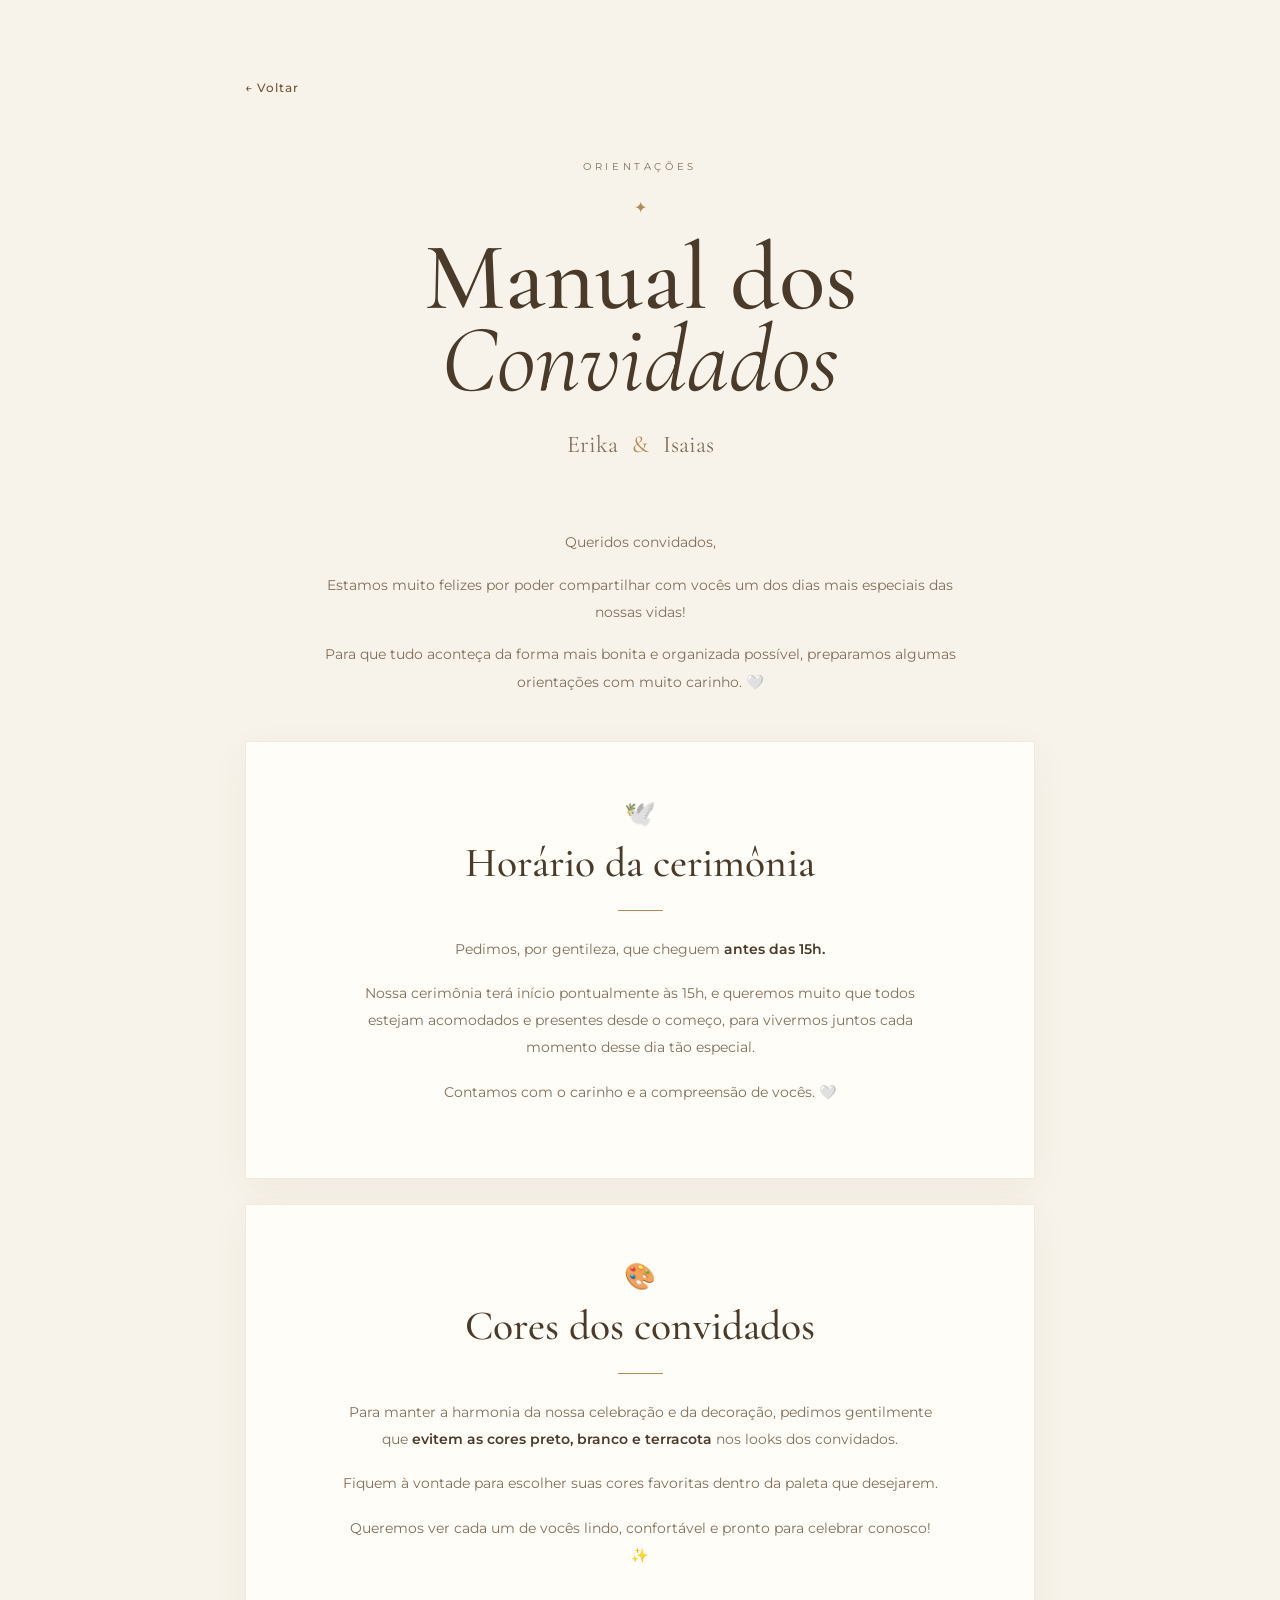
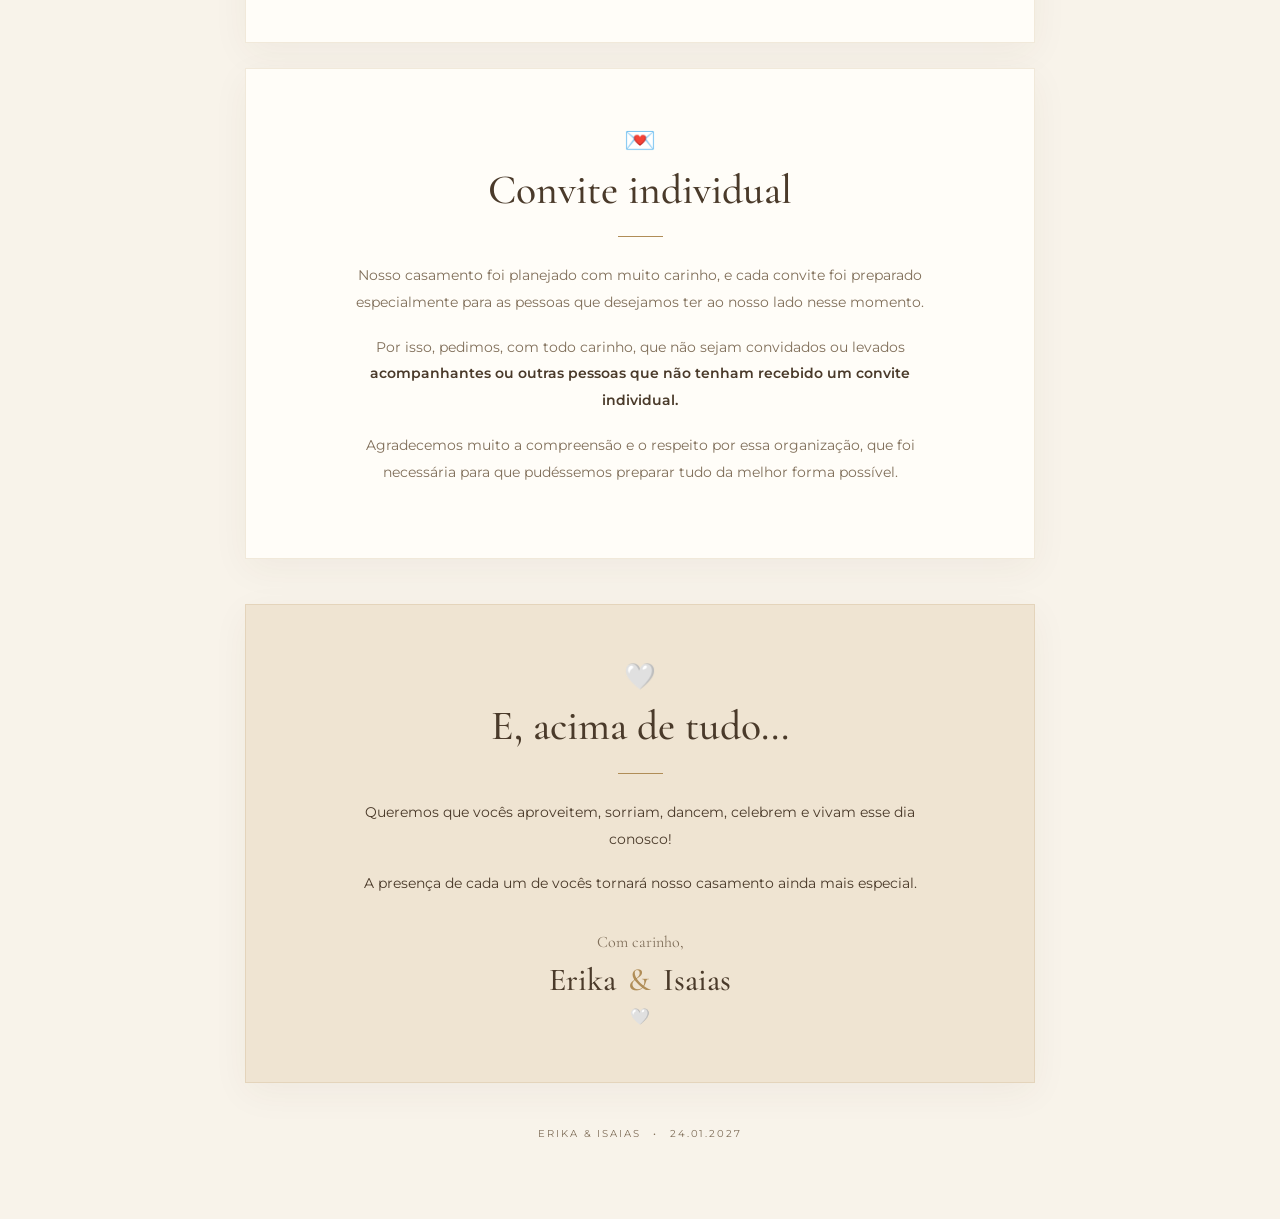
==== manual.html @ e30b1368 "adiciona manual dos convidados e Confirmação de presença" ====
<!DOCTYPE html>
<html lang="pt-BR">

<head>
  <meta charset="UTF-8">

  <meta
    name="viewport"
    content="width=device-width, initial-scale=1.0"
  >

  <title>Manual dos Convidados | Erika & Isaias</title>

  <!-- Fontes -->
  <link rel="preconnect" href="https://fonts.googleapis.com">
  <link rel="preconnect" href="https://fonts.gstatic.com" crossorigin>

  <link
    href="https://fonts.googleapis.com/css2?family=Cormorant+Garamond:wght@400;500;600;700&family=Montserrat:wght@400;500;600&display=swap"
    rel="stylesheet"
  >

  <!-- CSS da página -->
  <link rel="stylesheet" href="manual.css">
</head>

<body>

  <main class="manual">

    <a href="index.html" class="back-button">
    ← Voltar
    </a>

    <!-- =========================
         CABEÇALHO
         ========================= -->

    <header class="manual-header">

      <span class="eyebrow">
        ORIENTAÇÕES
      </span>

      <div class="ornament">
        ✦
      </div>

      <h1>
        Manual dos<br>
        <span>Convidados</span>
      </h1>

      <p class="couple">
        Erika <span>&</span> Isaias
      </p>

    </header>


    <!-- =========================
         INTRODUÇÃO
         ========================= -->

    <section class="intro">

      <p>
        Queridos convidados,
      </p>

      <p>
        Estamos muito felizes por poder compartilhar com vocês
        um dos dias mais especiais das nossas vidas!
      </p>

      <p>
        Para que tudo aconteça da forma mais bonita e organizada
        possível, preparamos algumas orientações com muito carinho. 🤍
      </p>

    </section>


    <!-- =========================
         HORÁRIO
         ========================= -->

    <section class="manual-card">

      <div class="section-icon">
        🕊️
      </div>

      <h2>
        Horário da cerimônia
      </h2>

      <div class="divider"></div>

      <p>
        Pedimos, por gentileza, que cheguem
        <strong>antes das 15h.</strong>
      </p>

      <p>
        Nossa cerimônia terá início pontualmente às 15h,
        e queremos muito que todos estejam acomodados e
        presentes desde o começo, para vivermos juntos
        cada momento desse dia tão especial.
      </p>

      <p>
        Contamos com o carinho e a compreensão de vocês. 🤍
      </p>

    </section>


    <!-- =========================
         CORES
         ========================= -->

    <section class="manual-card">

      <div class="section-icon">
        🎨
      </div>

      <h2>
        Cores dos convidados
      </h2>

      <div class="divider"></div>

      <p>
        Para manter a harmonia da nossa celebração e da decoração,
        pedimos gentilmente que <strong>evitem as cores
        preto, branco e terracota</strong> nos looks dos convidados.
      </p>

      <p>
        Fiquem à vontade para escolher suas cores favoritas
        dentro da paleta que desejarem.
      </p>

      <p>
        Queremos ver cada um de vocês lindo, confortável
        e pronto para celebrar conosco! ✨
      </p>

    </section>


    <!-- =========================
         CONVITE INDIVIDUAL
         ========================= -->

    <section class="manual-card">

      <div class="section-icon">
        💌
      </div>

      <h2>
        Convite individual
      </h2>

      <div class="divider"></div>

      <p>
        Nosso casamento foi planejado com muito carinho,
        e cada convite foi preparado especialmente para
        as pessoas que desejamos ter ao nosso lado nesse momento.
      </p>

      <p>
        Por isso, pedimos, com todo carinho, que não sejam
        convidados ou levados <strong>acompanhantes ou outras
        pessoas que não tenham recebido um convite individual.</strong>
      </p>

      <p>
        Agradecemos muito a compreensão e o respeito por essa
        organização, que foi necessária para que pudéssemos
        preparar tudo da melhor forma possível.
      </p>

    </section>


    <!-- =========================
         MENSAGEM FINAL
         ========================= -->

    <section class="final-message">

      <div class="section-icon">
        🤍
      </div>

      <h2>
        E, acima de tudo...
      </h2>

      <div class="divider"></div>

      <p>
        Queremos que vocês aproveitem, sorriam, dancem,
        celebrem e vivam esse dia conosco!
      </p>

      <p>
        A presença de cada um de vocês tornará nosso
        casamento ainda mais especial.
      </p>

      <div class="signature">

        <span>
          Com carinho,
        </span>

        <strong>
          Erika <i>&</i> Isaias
        </strong>

        <span>
          🤍
        </span>

      </div>

    </section>


    <!-- =========================
         RODAPÉ
         ========================= -->

    <footer class="manual-footer">

      <span>
        ERIKA & ISAIAS
      </span>

      <span>
        •
      </span>

      <span>
        24.01.2027
      </span>

    </footer>

  </main>

</body>

</html>
---- manual.css ----
:root {
  --bg: #F8F3EA;
  --bg-soft: #EFE4D2;
  --text: #4A3A2A;
  --muted: #806F5A;
  --accent: #B08D57;
  --white: #FFFDF8;
  --dark: #6F542F;

  --serif: "Cormorant Garamond", Georgia, serif;
  --sans: "Montserrat", Arial, sans-serif;
}

* {
  box-sizing: border-box;
  margin: 0;
  padding: 0;
}

html {
  scroll-behavior: smooth;
}

body {
  background: var(--bg);
  color: var(--text);
  font-family: var(--sans);
  overflow-x: hidden;
}

.back-button {
  display: block;

  width: fit-content;

  color: var(--dark);

  font-size: 12px;
  font-weight: 500;

  letter-spacing: 1px;

  text-decoration: none;

  margin-bottom: 35px;
}

.manual {
  width: 100%;
  max-width: 850px;
  margin: 0 auto;
  padding: 60px 20px;
}


/* =========================
   CABEÇALHO
   ========================= */

.manual-header {
  text-align: center;
  padding: 30px 10px 70px;
}

.eyebrow {
  display: block;
  font-size: .65rem;
  letter-spacing: .35em;
  color: var(--muted);
  margin-bottom: 25px;
}

.ornament {
  color: var(--accent);
  font-size: 1rem;
  margin-bottom: 20px;
}

.manual-header h1 {
  font-family: var(--serif);
  font-size: clamp(3.5rem, 14vw, 6rem);
  font-weight: 500;
  line-height: .85;
  color: var(--text);
}

.manual-header h1 span {
  font-style: italic;
  font-weight: 400;
}

.couple {
  margin-top: 30px;
  font-family: var(--serif);
  font-size: 1.5rem;
  color: var(--muted);
}

.couple span {
  color: var(--accent);
  padding: 0 8px;
}


/* =========================
   INTRODUÇÃO
   ========================= */

.intro {
  max-width: 650px;
  margin: 0 auto 45px;
  text-align: center;
}

.intro p {
  font-size: .9rem;
  line-height: 1.9;
  color: var(--muted);
  margin-bottom: 15px;
}


/* =========================
   CARDS
   ========================= */

.manual-card,
.final-message {
  background: var(--white);
  padding: 45px 28px;
  margin-bottom: 25px;
  text-align: center;

  border: 1px solid rgba(176, 141, 87, .18);

  box-shadow:
    0 10px 35px rgba(74, 58, 42, .05);
}

.section-icon {
  font-size: 1.6rem;
  margin-bottom: 15px;
}

.manual-card h2,
.final-message h2 {
  font-family: var(--serif);
  font-size: 2.6rem;
  font-weight: 500;
  line-height: 1;
  color: var(--text);
}

.divider {
  width: 45px;
  height: 1px;
  background: var(--accent);
  margin: 25px auto;
}

.manual-card p,
.final-message p {
  max-width: 600px;
  margin: 0 auto 18px;

  font-size: .88rem;
  line-height: 1.9;
  color: var(--muted);
}

.manual-card strong {
  color: var(--text);
  font-weight: 600;
}


/* =========================
   MENSAGEM FINAL
   ========================= */

.final-message {
  background: var(--bg-soft);
  padding: 55px 28px;
  margin-top: 45px;
}

.final-message p {
  color: var(--text);
}

.signature {
  display: flex;
  flex-direction: column;
  align-items: center;
  gap: 8px;

  margin-top: 35px;

  color: var(--muted);
  font-family: var(--serif);
}

.signature span:first-child {
  font-size: 1rem;
}

.signature strong {
  font-size: 2rem;
  font-weight: 500;
  color: var(--text);
}

.signature i {
  color: var(--accent);
  font-style: normal;
  padding: 0 5px;
}


/* =========================
   RODAPÉ
   ========================= */

.manual-footer {
  display: flex;
  justify-content: center;
  gap: 12px;

  margin-top: 45px;

  font-size: .6rem;
  letter-spacing: .2em;
  color: var(--muted);
}


/* =========================
   DESKTOP
   ========================= */

@media (min-width: 700px) {

  .manual {
    padding: 80px 30px;
  }

  .manual-card,
  .final-message {
    padding: 55px 70px;
  }

  .manual-card:hover {
    transform: translateY(-2px);
    transition: transform .3s ease;
  }
}


/* =========================
   CELULAR
   ========================= */

@media (max-width: 500px) {

  .manual {
    padding: 40px 15px;
  }

  .manual-header {
    padding-bottom: 50px;
  }

  .manual-card,
  .final-message {
    padding: 38px 22px;
  }

  .manual-card h2,
  .final-message h2 {
    font-size: 2.35rem;
  }

  .manual-card p,
  .final-message p,
  .intro p {
    font-size: .84rem;
  }
}
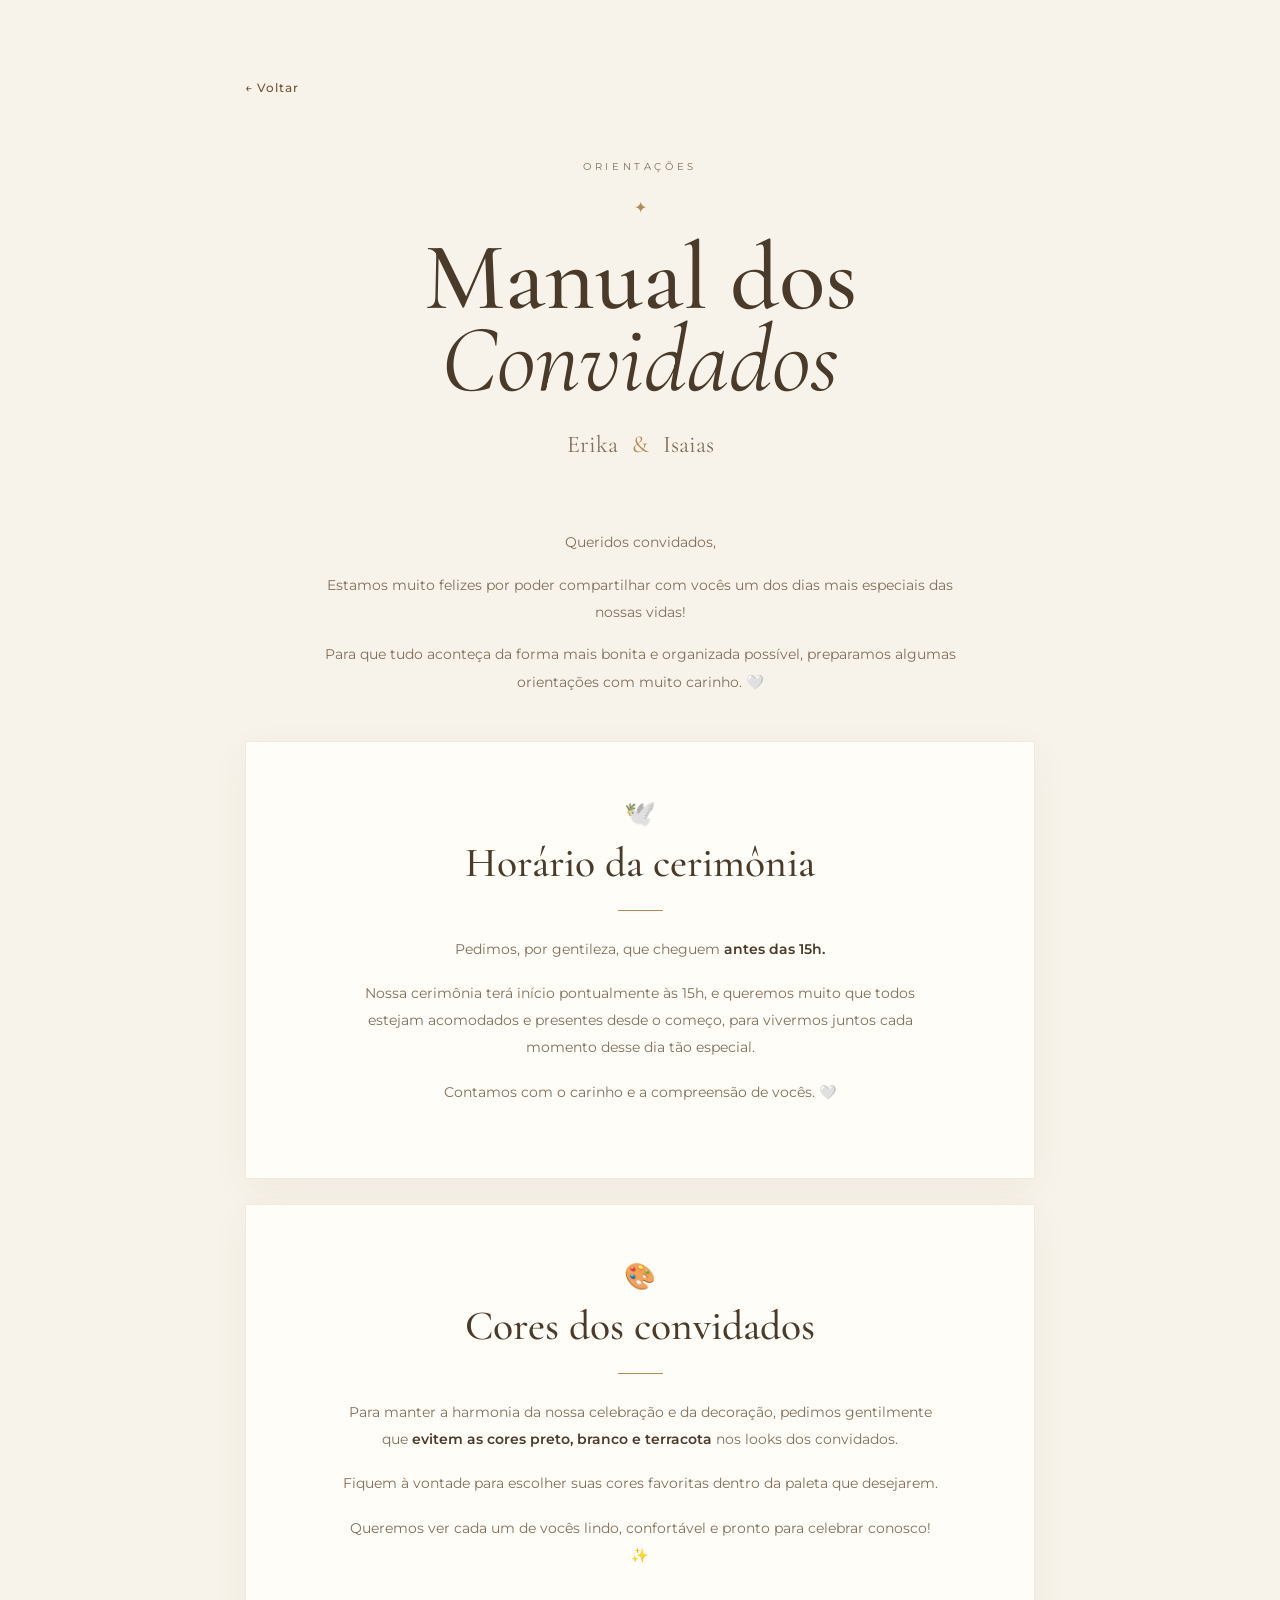
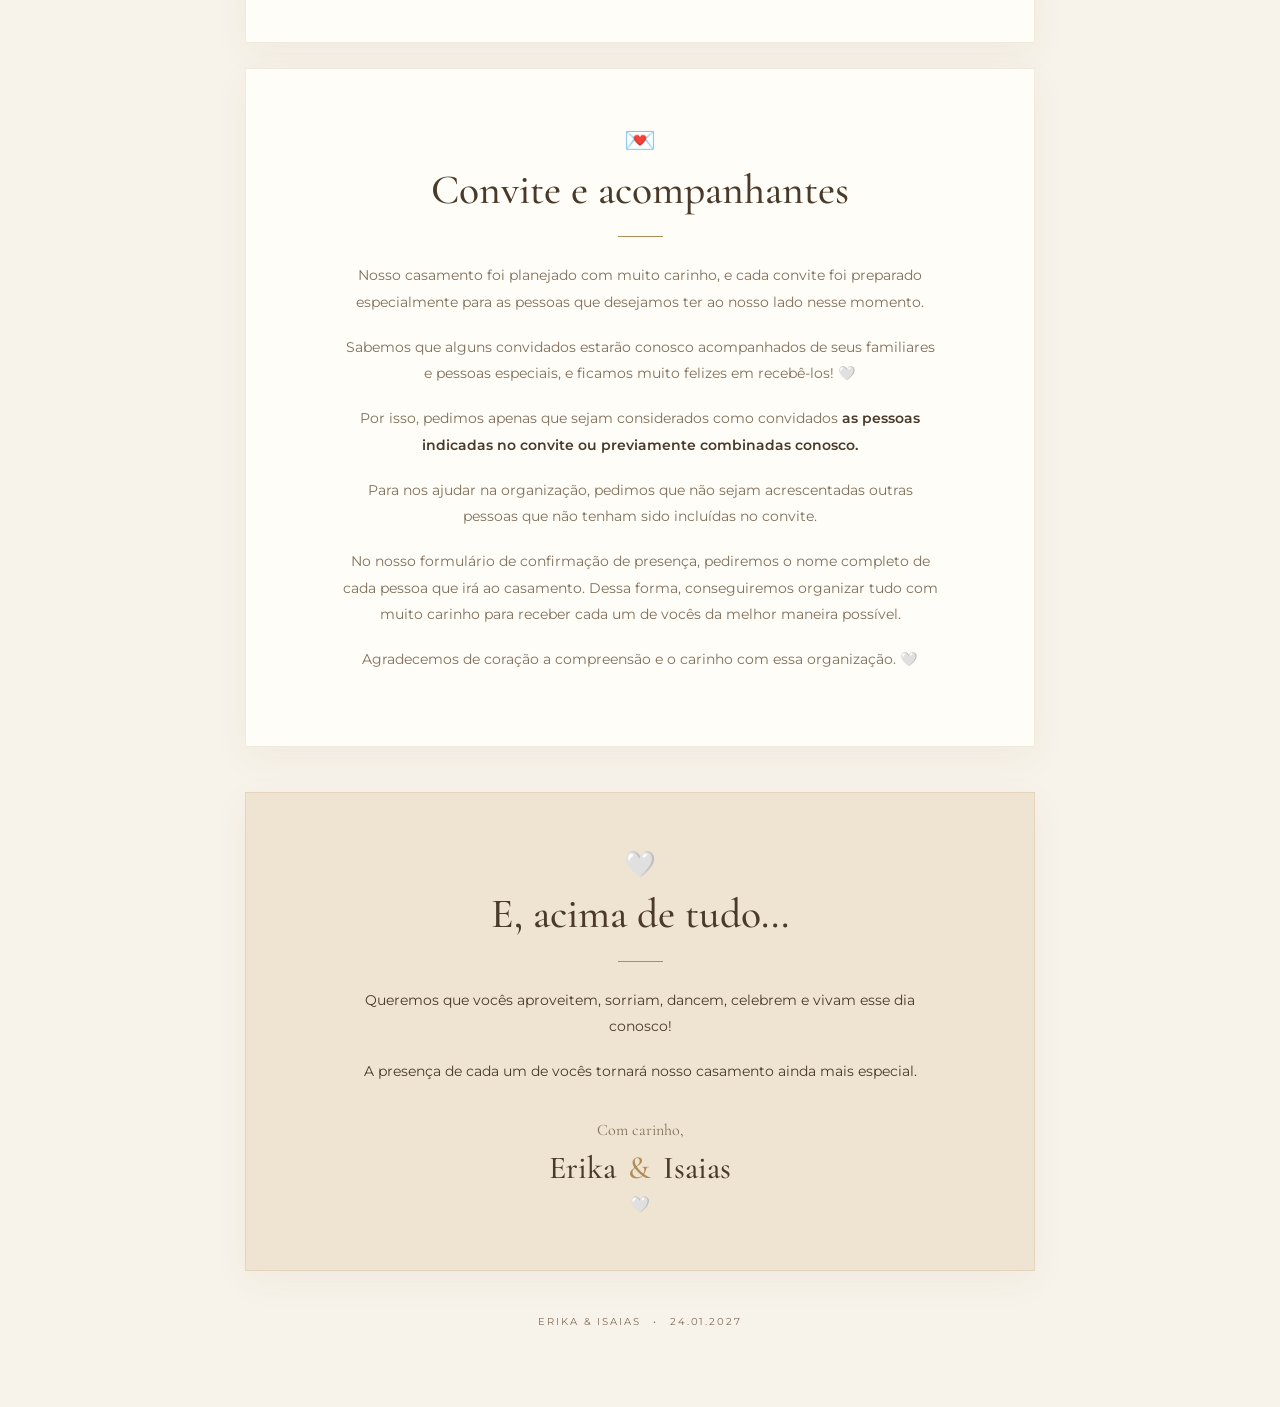
==== commit cf75206e: "Atualiza site do convite de casamento Atualiza o layout e a identidade visual das páginas, ajusta a " ====
--- a/manual.html
+++ b/manual.html
@@ -151,41 +151,60 @@
     </section>
 
 
-    <!-- =========================
-         CONVITE INDIVIDUAL
-         ========================= -->
-
-    <section class="manual-card">
-
-      <div class="section-icon">
-        💌
-      </div>
-
-      <h2>
-        Convite individual
-      </h2>
-
-      <div class="divider"></div>
-
-      <p>
-        Nosso casamento foi planejado com muito carinho,
-        e cada convite foi preparado especialmente para
-        as pessoas que desejamos ter ao nosso lado nesse momento.
-      </p>
-
-      <p>
-        Por isso, pedimos, com todo carinho, que não sejam
-        convidados ou levados <strong>acompanhantes ou outras
-        pessoas que não tenham recebido um convite individual.</strong>
-      </p>
-
-      <p>
-        Agradecemos muito a compreensão e o respeito por essa
-        organização, que foi necessária para que pudéssemos
-        preparar tudo da melhor forma possível.
-      </p>
-
-    </section>
+<!-- =========================
+     CONVITE E ACOMPANHANTES
+     ========================= -->
+
+<section class="manual-card">
+
+  <div class="section-icon">
+    💌
+  </div>
+
+  <h2>
+    Convite e acompanhantes
+  </h2>
+
+  <div class="divider"></div>
+
+  <p>
+    Nosso casamento foi planejado com muito carinho,
+    e cada convite foi preparado especialmente para
+    as pessoas que desejamos ter ao nosso lado nesse momento.
+  </p>
+
+  <p>
+    Sabemos que alguns convidados estarão conosco
+    acompanhados de seus familiares e pessoas especiais,
+    e ficamos muito felizes em recebê-los! 🤍
+  </p>
+
+  <p>
+    Por isso, pedimos apenas que sejam considerados como
+    convidados <strong>as pessoas indicadas no convite ou
+    previamente combinadas conosco.</strong>
+  </p>
+
+  <p>
+    Para nos ajudar na organização, pedimos que não sejam
+    acrescentadas outras pessoas que não tenham sido
+    incluídas no convite.
+  </p>
+
+  <p>
+    No nosso formulário de confirmação de presença,
+    pediremos o nome completo de cada pessoa que irá ao
+    casamento. Dessa forma, conseguiremos organizar tudo
+    com muito carinho para receber cada um de vocês da
+    melhor maneira possível.
+  </p>
+
+  <p>
+    Agradecemos de coração a compreensão e o carinho
+    com essa organização. 🤍
+  </p>
+
+</section>
 
 
     <!-- =========================
